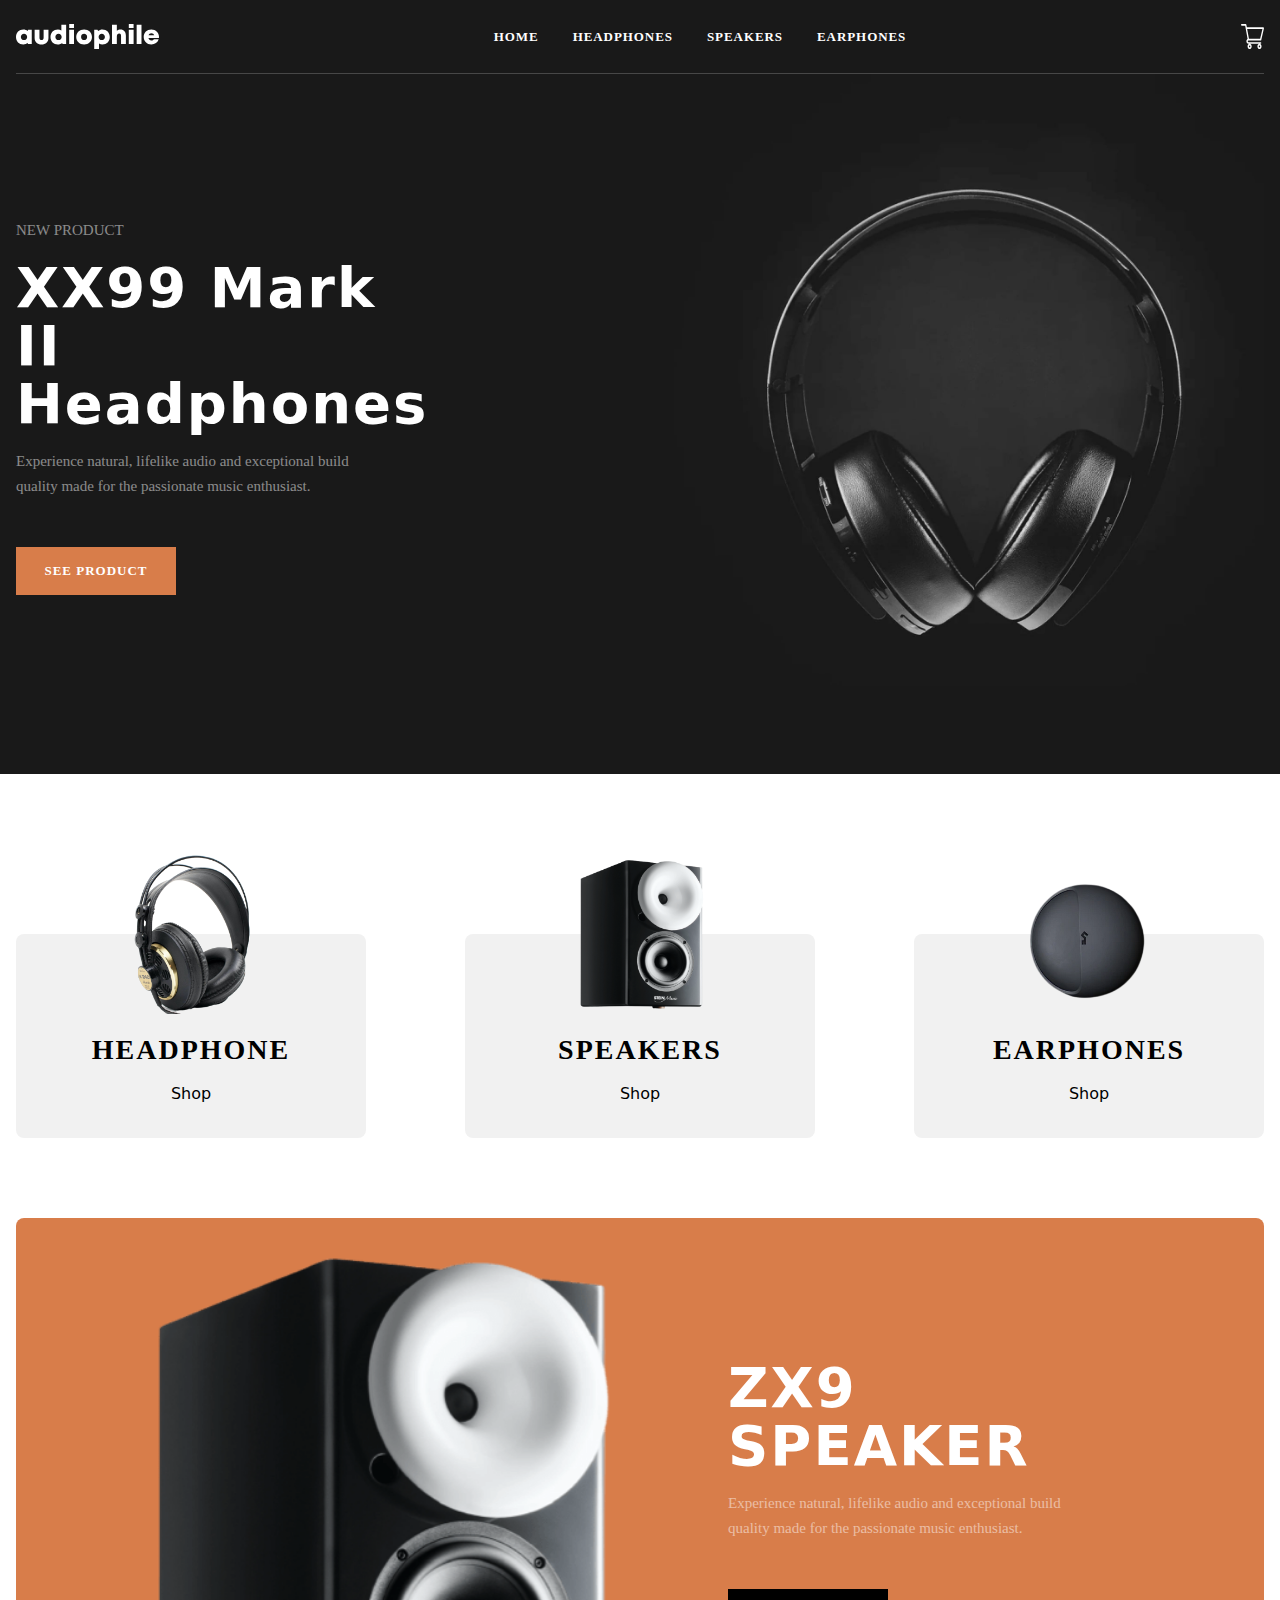
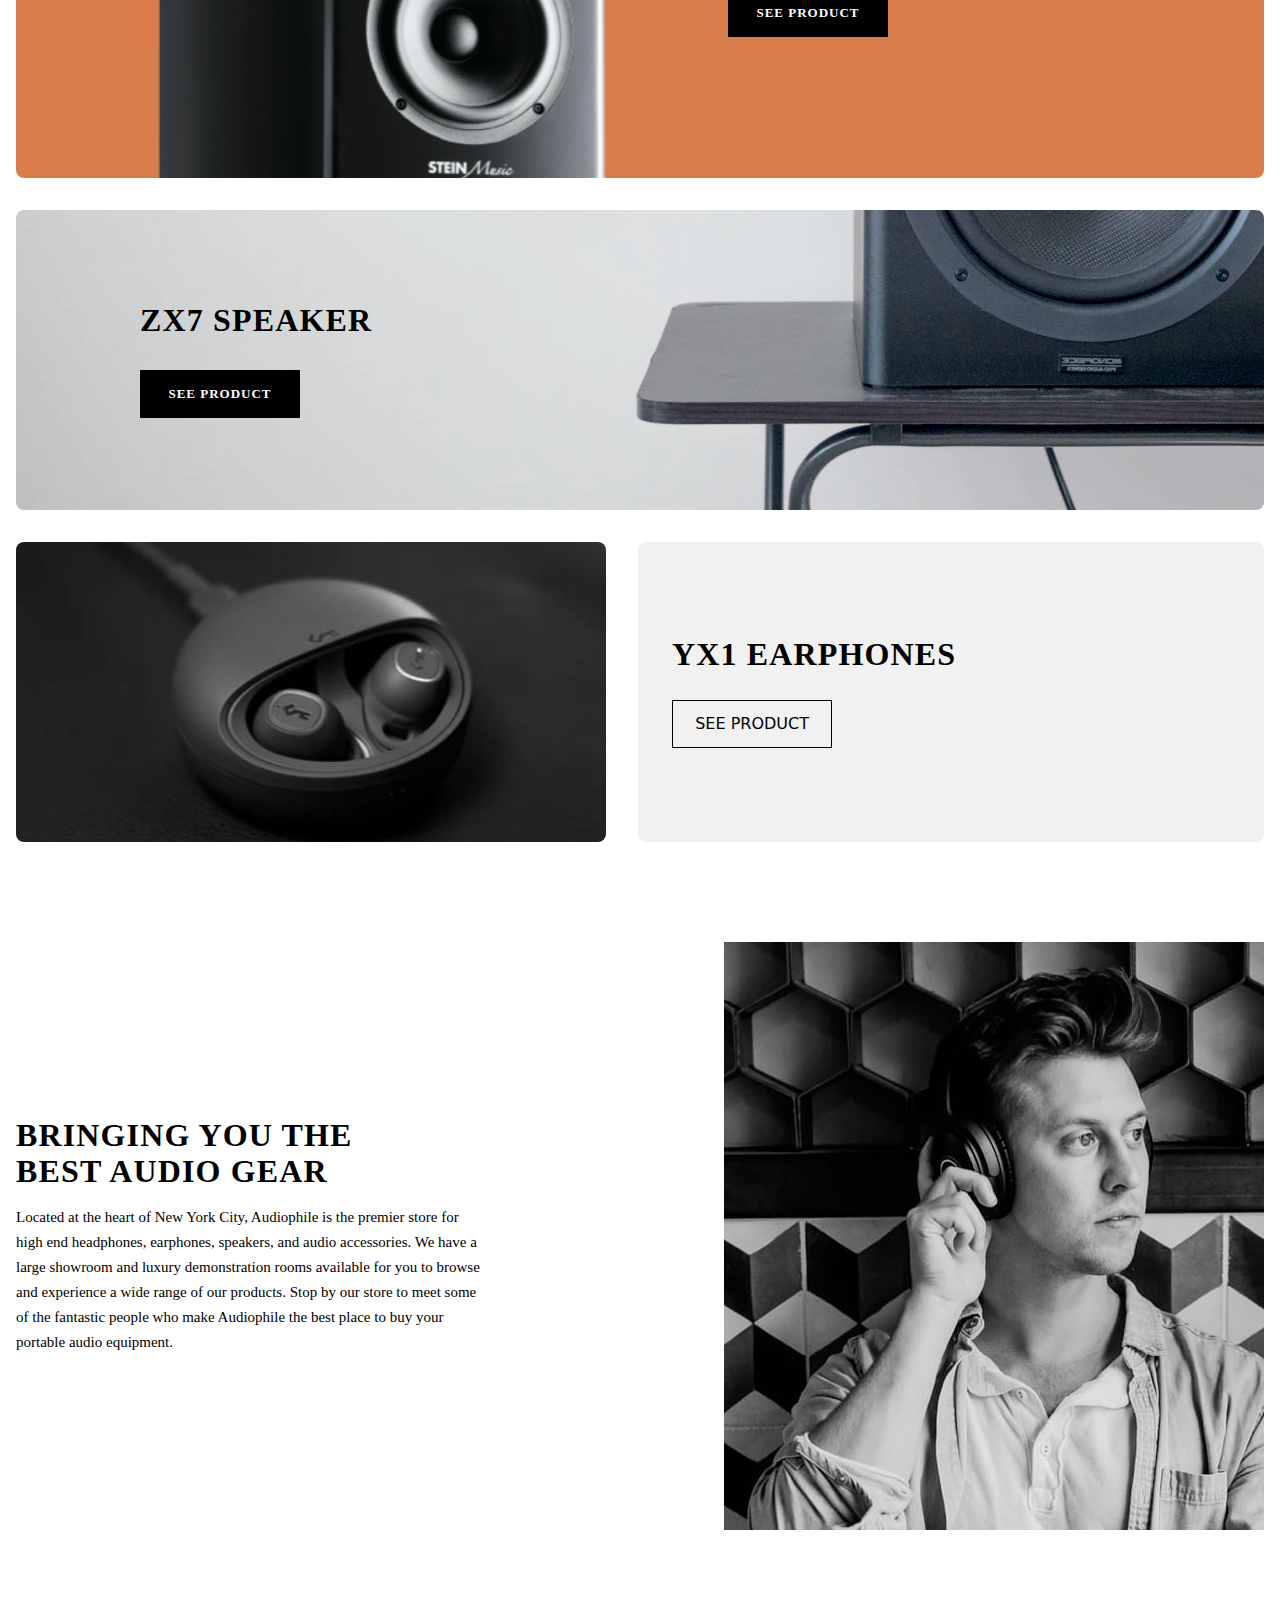
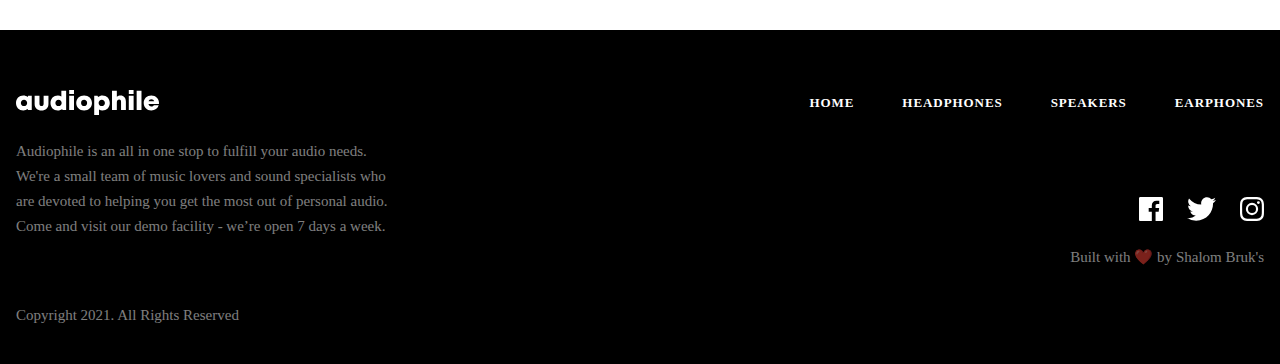
==== index.html @ ff126989 "first commit" ====
<!DOCTYPE html>
<html lang="en">
<head>
    <meta charset="UTF-8">
    <meta name="viewport" content="width=device-width, initial-scale=1.0">
    <link rel="icon" type="image/svg+xml" href="./public/favicon.svg">
    <link rel="stylesheet" href="./style.css">
    <title>Home</title>
</head>
<body>
    <div class="hero-wrapper">
        <div class="container">
            <nav class="top-nav">

                <a href="/">
                    <img src="/public/assets/shared/desktop/logo.svg" alt="logo" loading="lazy">
                </a>
                <div class="nav-links hidden lg:flex">
                   
                    <a href="/">
                        <p class="subTitle">Home</p>
                    </a>
                    <a href="./headphones.html">
                        <p class="subTitle">Headphones</p>
                    </a>
                    <a href="./speakers.html">
                        <p class="subTitle">Speakers</p>
                    </a>
                    <a href="./earphones.html">
                        <p class="subTitle">Earphones</p>
                    </a>
                </div>
                <img src="./public/assets/shared/desktop/icon-cart.svg" alt="cart-icon" alt="logo" id="cart-icon" loading="lazy" decoding="async">
            </nav>
            <div class="nav-links lg:hidden flex justify-center flex-wrap text-white pt-6 pb-6">
                <a href="/">
                    <p class="subTitle">Home</p>
                </a>
                <a href="./headphones.html">
                    <p class="subTitle">Headphones</p>
                </a>
                <a href="./speakers.html">
                    <p class="subTitle">Speakers</p>
                </a>
                <a href="./earphones.html">
                    <p class="subTitle">Earphones</p>
                </a>
            </div>
            <div class="modal none " id="cart" >
                <div class="cart-wrapper">
                    <div class="flex justify-between items-center mb-6">
                        <h6 class="undefine">CART (3)</h6>
                        <button class="undefine undefined">Remove all</button>
                    </div>
                    <div class="flex justify-between items-center mt-4 mb-4">
                        <div class="flex gap-4 items-center">
                            <img src="./public/assets/product-xx59-headphones/desktop/image-category-page-preview.jpg" alt="XX59" class="w-55">
                            <div class="flex flex-col gap-05">
                                <p class="subTitle undefined">XX59</p>
                                <p class="night undefined">$ 899</p>
                            </div>
                        </div>
                        <input type="number" class="counter-sm" value="1" title="number">

                    </div>
                    <div class="flex justify-between items-center mt-4 mb-4">
                        <div class="flex gap-4 items-center">
                            <img src="./public/assets/product-xx99-mark-one-headphones/desktop/image-category-page-preview.jpg" alt="XX59" class="w-55">
                            <div class="flex flex-col gap-05">
                                <p class="subTitle undefined">XX99 MK II</p>
                                <p class="night undefined">$ 2,999</p>
                            </div>
                        </div>
                        <input type="number" class="counter-sm" value="1" title="number">

                    </div>
                    <div class="flex justify-between items-center mt-4 mb-4">
                        <div class="flex gap-4 items-center">
                            <img src="./public/assets/product-yx1-earphones/desktop/image-category-page-preview.jpg" alt="XX59" class="w-55">
                            <div class="flex flex-col gap-05">
                                <p class="subTitle undefined">YX1</p>
                                <p class="night undefined">$ 599</p>
                            </div>
                        </div>
                        <input type="number" class="counter-sm" value="1" title="number">

                    </div>
                    <div class="flex justify-between items-center mt-6 mb-6">
                        <h6 class="undefined">TOTAL</h6>
                        <h6 class="undefined">$ 5,396</h6>
                    </div>
                    <a href="/checkout">
                        <button class="check-btn undefined">CHECKOUT</button>
                    </a>
                </div>
            </div>
            <div class="hero flex justify-center lg:justify-start pt-36">
                <div class="flex flex-col items-center lg:items-start gap-4">
                   <p class="body">NEW PRODUCT</p> 
                   <div class="w-396">
                    <h1 class="text-center lg:text-left heading">
                        XX99 Mark II Headphones
                    </h1>
                    
                   </div>
                   <div class="w-349">
                    <p class="body text-center lg:text-left">
                         Experience natural, lifelike audio and exceptional build quality
                         made for the passionate music enthusiast.

                    </p>
                  
                   </div>
                   <a href="/">
                    <button class="primary mt-8"> SEE PRODUCT</button>
                   </a>

                </div>
            </div>
    
        </div>
    </div>
    <div class="container flex flex-wrap justify-center xl:justify-between gap-8 featured-products-section">
        <div class="product-card" style="--width: 122.947px; --height: 160px;">
            <img src="/public/assets/exported/headphone.png" alt="headphone" class="item-image">
            <h4 class="undefined"> HEADPHONE</h4>
            <a href="/">
                <button class="undefined">
                    Shop
                </button>
            </a>
        </div>
        <div class="product-card" style="--width: 122.947px; --height: 160px;">
            <img src="/public/assets/exported/speaker.png" alt="headphone" class="item-image">
            <h4 class="undefined"> SPEAKERS</h4>
            <a href="/">
                <button class="undefined">
                    Shop
                </button>
            </a>
        </div>

        <div class="product-card" style="--width: 122.947px; --height: 160px;">
            <img src="/public/assets/exported/earphone.png" alt="headphone" class="item-image">
            <h4 class="undefined"> EARPHONES</h4>
            <a href="/">
                <button class="undefined">
                    Shop
                </button>
            </a>
        </div>
    </div>
    <div class="container">
        <div class="product-spotlight-area">
            <div class="product-spotlight-1">
                
                    <div class="flex justify-center">
                        <img src="./public/assets/home/tablet/image-speaker-zx9.png" alt="headphone" class="product-spotlight-1-img" width="456" height="548" loading="lazy">
                    </div>
                    <div class="flex flex-col gap-4 items-center lg:items-start">
                        <div class="w-[396px]">
                            <h1 class="text-center lg:text-left heading">
                                ZX9 SPEAKER
                            </h1>
                           </div>
                           <div class="w-349">
                            <p class="body text-center lg:text-left">
                                 Experience natural, lifelike audio and exceptional build quality
                                 made for the passionate music enthusiast.
        
                            </p>
                          
                           </div>
                           <a href="/">
                            <button class="secondary-inverted mt-8" style="--width: 10rem;"> SEE PRODUCT</button>
                           </a>
                    </div>
            </div>
            <div class="product-spotlight-2">
                <div class="flex flex-col">
                    <h3 class="undefined">
                        ZX7 SPEAKER
                    </h3>
                    <a href="/">
                        <button class="secondary-inverted mt-8" style="--width: 10rem;"> SEE PRODUCT</button>
                       </a>
                </div>
            </div>
            <div class="product-spotlight-3">
                <div class="earphone-image"></div>
                <div class="flex flex-col">
                    <h3 class="undefined">YX1 EARPHONES</h3>
                    <a href="/">
                        <button class="secondary mt-7" style="--width: 10rem;"> SEE PRODUCT</button>
                       </a>
                </div>
            </div>
        </div>
    </div>
    <div class="container flex flex-col-reverse justify-center lg:flex-row items-center lg:items-left justify-between outro">
        <div class="w-full flex flex-col justify-center gap-4">
            <div class="w-full lg:w-396">
                <h3 class="text-center lg:text-left">
                    BRINGING YOU THE BEST AUDIO GEAR
                </h3>
            </div>
            <div class="w-full lg:w-4/6">
                <p class=" text-center lg:text-left night">      
                    Located at the heart of New York City, Audiophile is the premier store
                    for high end headphones, earphones, speakers, and audio accessories. We
                    have a large showroom and luxury demonstration rooms available for you
                    to browse and experience a wide range of our products. Stop by our store
                    to meet some of the fantastic people who make Audiophile the best place
                    to buy your portable audio equipment.
                </p>
            </div>
        </div>
        <img src="./public/assets/shared/desktop/image-best-gear.jpg" alt="best-gear" class="mb-16 lg:mb-0">
    </div>
    <footer class="footer">
        <nav class="container flex flex-col lg:flex-row items-center lg:justify-between gap-8">
            <img src="/public/assets/shared/desktop/logo.svg" alt="">
            <div class="flex nav-links gap-8 lg:gap-12 flex-col lg:flex-row items-center lg:items-start mt-4 mb-4 lg:mt-0 lg:mb-0">
                <a href="/">
                    <p class="subTitle">Home</p>
                </a>
                <a href="/">
                    <p class="subTitle">Headphones</p>
                </a>
                <a href="/">
                    <p class="subTitle">Speakers</p>
                </a>
                <a href="/">
                    <p class="subTitle">Earphones</p>
                </a>
            </div>
        </nav>
        <div class="container flex flex-col lg:flex-row lg:justify-between">
            <div class="w-full lg:w-540 flex flex-col gap-16">
                <p class="body text-center lg:text-left">
                    Audiophile is an all in one stop to fulfill your audio needs. We're a
                            small team of music lovers and sound specialists who are devoted to
                            helping you get the most out of personal audio. Come and visit our demo
                            facility - we’re open 7 days a week.
                    </p>
                <p class="body text-center lg:text-left">
                    Copyright 2021. All Rights Reserved</p>
            </div>
            <div class="w-full flex flex-col items-center lg:items-end gap-6 social-icons justify-center mt-8 lg:mt-0">
            <div class="flex gap-6">
                <img src="./public/assets/shared/desktop/icon-facebook.svg" alt="facebook-icon">
                <img src="./public/assets/shared/desktop/icon-twitter.svg" alt="facebook-icon">
                <img src="./public/assets/shared/desktop/icon-instagram.svg" alt="facebook-icon">
            </div>
            <div>
                <p class="body undefined">
                    Built with ❤️ by
                    <a href="https://www.linkedin.com/in/shalomspage/" data-astro-cid-ioeiary4="">Shalom Bruk's</a>
                </p>
            </div>

            </div>
        </div>
    </footer>
    <script src="./script.js"></script>
</body>
</html>
---- style.css ----
:root{
    --primary: #d87d4a;
    --dark: #101010;
    --evening: #0e0e0e;
    --night: #000;
    --gray: #f1f1f1;
    --off-white: #fafafa;
    --dim-white: rgb(255, 255, 255, .5);
    --primary-light: #fbaf85;
    --background-color: #191919;
    --white:#fff;
    --background: #f1f1f1;
    --tw-text-opacity: 1;

    /* Item-height-width */
    --width: 324px;
    --height: 295px;
}
*, 
*::before, *::after{
    margin: 0;
    padding: 0;
    box-sizing: border-box;
}
body {
    font-family: ui-sans-serif, system-ui, -apple-system, BlinkMacSystemFont, Segoe UI, Roboto, 'Helvetica Neue', Arial, 'Noto Sans', sans-serif, "Apple Color Emoji", "Segoe UI Emoji", 'Segoe UI Symbol', "Noto Color Emoji";
}

h1, h2, h3, h4, h5, h6 {
    font-size: inherit;
    font-weight: inherit;
}
html {
    line-height: 1.5;
    -moz-tab-size: 4;
    -o-tab-size: 4;
    tab-size: 4;
    font-family: ui-sans-serif, system-ui, -apple-system, BlinkMacSystemFont, Segoe UI, Roboto, Helvetica Neue, Arial, Noto Sans, sans-serif, "Apple Color Emoji", "Segoe UI Emoji", Segoe UI Symbol, "Noto Color Emoji";
    font-feature-settings: normal;
    font-variation-settings: normal;
}

a{
    color: inherit;
    text-decoration: inherit;
}
h1{
    font-size: 3.5rem;
    font-style: normal;
    font-weight: 700;
    line-height: 3.625rem;
    letter-spacing: .125rem;
}
h3{
   font-family: Manrope;
   font-size: 2rem;
   font-style: normal;
   font-weight: 700;
   line-height: 2.25rem;
   letter-spacing: .07144rem;
}
h4{
    font-family: Manrope;
    font-size: 1.75rem;
    font-style: normal;
    font-weight: 700;
    line-height: normal;
    letter-spacing: .125rem;
}

h6 {
    font-family: Manrope;
    font-size: 1.125rem;
    font-style: normal;
    font-weight: 700;
    line-height: normal;
    letter-spacing: .08038rem;
}

img, svg, video, canvas, audio, iframe, embed, object {
    display: block;
    
}
img, video {
    max-width: 100%;
    height: auto;
}
button {
    outline: none;
    border: none;
    background: transparent;
}
button, [role=button] {
    cursor: pointer;
}
button, [type=button], [type=reset], [type=submit] {
    background-color: transparent;
    background-image: none;
}
button, select {
    text-transform: none;
}
button, input, optgroup, select, textarea {
    font-family: inherit;
    font-feature-settings: inherit;
    font-variation-settings: inherit;
    font-size: 100%;
    font-weight: inherit;
    line-height: inherit;
    color: inherit;
    margin: 0;
    padding: 0;
}
/*p{
    display: block;
    margin-block-start: 1em;
    margin-block-end: 1em;
    margin-inline-start: 0px;
    margin-inline-end: 0px;
    unicode-bidi: isolate;
}
*/
.flex{
    display: flex;
}
.flex-wrap{
    flex-wrap: wrap;
}

.justify-center{
    justify-content: center;
}
.justify-between{
    justify-content: space-between;
}
.pt-36{
    padding-top: 9rem;
}
.mt-7{
    margin-top: 1.75rem;
}
.mt-4{
    margin-top: 1rem;
}
.mt-8{
    margin-top: 2rem;
}
.mt-16{
    margin-top: 32px;
}
.mt-6{
    margin-top: 1.5rem;
}
.mb-4{
    margin-top: 1rem;
}
.mb-6{
    margin-bottom: 1.5rem;
}
.mb-16{
    margin-bottom: 4rem;
}
.mb-36{
    margin-bottom: 9rem;
}
.text-center{
    text-align: center;
}
.w-349{
    width: 349px;
}
.w-396{
    width: 396px;
}
.w-\[396px\]{
    width: 396px;
}
.w-55{
    width: 55px;
    border-radius: 8px;
}
.gap-05{
    gap:.125rem;
}
.gap-4{
    gap: 1rem;
}
.gap-6{
    gap: 1.5rem;
}
.gap-8{
    gap: 2rem;
}
.gap-16{
    gap: 4rem;
}
.items-center{
    align-items: center;
}
.flex-col{
    flex-direction: column;
}
.flex-col-reverse{
    flex-direction: column-reverse;
}
.w-full{
    width: 100%;
}
.full{
    width: 100%;
}
.p-cl{
    color: var(--primary);
}
.pt-6{
    padding-top: 1.5rem;
}
.pt-6{
    padding-top: 1.5rem;
}


.hero-wrapper{
    background-color: var(--background-color);
}

.container{
    width: 100%;
    margin: auto;
    padding: 0 16px;
}
.containter{
    width: 100%;
}
.top-nav{
    color: var(--white);
    padding: 24px 0;
    display: flex;
    justify-content: space-between;
    border-bottom: 1px solid rgba(255, 255, 255, .2);
    position: relative;
    z-index: 3;
}
.hidden{
    display: none;
}
.none{
    display: none;
}
#cart-icon {
    cursor: pointer;
}

.modal{
    position: fixed;
    inset: 0;
    background: rgba(0, 0, 0, .4);
    z-index: 2;
    
}
.cart-wrapper {
    width: 100%;
    border-radius: 8px;
    background: #fff;
    position: absolute;
    top: 90px;
    right: 0;
    padding: 16px;
}
.counter-sm{
    width: 100px;
    height: 36px;
    background: var(--gray);
    border: 1px solid var(--gray);
    padding: 0 14px;
}

.nav-links{
    text-transform: uppercase;
    gap: 34px;
}
.text-white{
    color: var(--off-white);

}

.subTitle{
    font-family: Manrope;
    font-size: .8125rem;
    font-style: normal;
    font-weight: 700;
    line-height: 1.5625rem;
    letter-spacing: .05806rem;
}
.hero{
    background-image: url(./public/assets/home/tablet/image-header.jpg);
    min-height: 700px;
    background-size: contain;
    background-repeat: no-repeat;
}
.body{
    font-family: Manrope;
    font-size: .9375rem;
    font-weight: normal;
    font-weight: 500;
    line-height: 1.5625rem;
    color: var(--dim-white);
}
.night{
    font-family: Manrope;
    font-size: .9375rem;
    font-weight: normal;
    font-weight: 500;
    line-height: 1.5625rem;
    color: var(--night);
}
.primary{
    width: 10rem;
    height: 3rem;
    background: var(--primary);
    color: var(--white);
}
.primary, .secondary-inverted{
    font-family: Manrope;
    font-size: .8125rem;
    font-style: normal;
    font-weight: 700;
    line-height: normal;
    letter-spacing: .0625rem;
    cursor: pointer;
    display: flex;
    justify-content: center;
    align-items: center;
    gap: 12px;
}
.check-btn {
    background: var(--primary);
    color: var(--white);
    font-family: Manrope;
    height: 3rem;
    width: 100%;
    font-size: .8125rem;
    font-style: normal;
    font-weight: 700;
    line-height: normal;
    letter-spacing: .0625rem;
    cursor: pointer;
    display: flex;
    justify-content: center;
    align-items: center;
    gap: 12px;
}

.heading{
    color: var(--white);
}

/* Featured */
.featured-products-section{
    margin-top: 60px;
    margin-bottom: 80px;
}
.product-card{
    width: 350px;
    height: 204px;
    flex-shrink: 0;
    border-radius: 8px;
    background: var(--background);
    display: flex;
    flex-direction: column;
    align-items: center;
    gap: 16px;
    position: relative;
    padding-top: 100px;
    margin-top: 100px;
}
.item-image{
    width: auto;
    height: var(--height);
    position: absolute;
    top: -80px;
}
/* Products area */
.product-spotlight-area{
    display: flex;
    flex-direction: column;
    gap: 24px;
}
.product-spotlight-1{
    width: 100%;
    height: auto;
    border-radius: 8px;
    background: var(--primary);
    display: block;
    overflow: hidden;
    padding: 64px 24px;
}
/*.product-spotlight-1-img{
    position: static;
    width: 172.248px;
    height: 207px;
    margin-bottom: 24px;
}*/
.product-spotlight-1-img {
    position: relative;
    bottom: -35px;
    margin-bottom: 0;
}
.secondary-inverted{
    width: var(--width);
    height: 3rem;
    flex-shrink: 0;
    border: 1px solid var(--night);
    color: var(--white);
    background-color: var(--night);
}

.product-spotlight-2{
    width: 100%;
    height: 300px;
    border-radius: 8px;
    background: url(./public/assets/exported/speaker-on-table-bg.png);
    background-position-y: -750px;
    background-repeat: no-repeat;
    display: flex;
    align-items: center;
    padding: 34px 124px;
    grid-column: 1/3;
}
.product-spotlight-3{
    width: 100%;
    border-radius: 8px;
    display: flex;
    flex-direction: column;
    gap: 24px;
   
}
.product-spotlight-3 div:nth-child(2) {
    background: #f1f1f1;
    padding: 34px;
    display: flex;
    flex-direction: column;
    justify-content: center;
    border-radius: 8px;
}
.product-spotlight-3 div:first-child {
    background: url(./public/assets/home/desktop/image-earphones-yx1.jpg);
    background-position: center;
    background-repeat: no-repeat;
    background-size: cover;
    border-radius: 8px;
}

.product-spotlight-3 div:first-child, .product-spotlight-3 div:nth-child(2) {
    height: 300px;
}
.product-spotlight-3 div {
    width: 100%;
}
.outro{
    margin-top: 100px;
    margin-bottom: 100px;
}
.hero-1{
    height: 250px;
    margin-bottom: 100px;
}
.product-item-row{
    display: flex;
    flex-direction: column-reverse;
    gap: 34px;
}
.secondary{
    width: var(--width);
    height: 3rem;
    flex-shrink: 0;
    border: 1px solid var(--night);
    color: var(--night);
}
.product-item-row>div {
    width: 100%;
}
/* ----Footer-Section----- */
.footer{
    background-color: var(--night);
    padding: 36px 0;
    color: var(--white);
}
.footer >nav {
    padding-top: 24px;
    padding-bottom: 24px;
    text-transform: uppercase;
}



/* Media */
@media (min-width: 640px) {
    .container {
        max-width: 640px;
    }
}
@media (min-width: 768px) {
    .container {
        max-width: 768px;
    }
}
@media screen and (max-width: 1020px) {
    .product-spotlight-1-img {
        position: static;
        width: 172.248px;
        height: 207px;
        margin-bottom: 24px;
    }
}
@media (min-width: 1024px) {
    .container {
        max-width: 1024px;
    }
}
@media (min-width: 1280px) {
    .xl\:justify-between {
        justify-content: space-between;
    }
    .container {
        max-width: 1280px;
    } 

}
@media (min-width: 1536px) {
    .container {
        max-width: 1536px;
    }
}


@media (min-width: 1024px) {
   
    .lg\:justify-start {
        justify-content: flex-start;
    }
}




@media (min-width: 1024px) {
    .lg\:flex {
        display: flex;
    }
    .lg\:items-start{
        align-items: flex-start;
    }
    .lg\:text-left {
        text-align: left;
    }
    .lg\:flex-row {
        flex-direction: row;
    }
    .lg\:w-396 {
        width: 396px;
    }
    .lg\:w-2\/3, .lg\:w-4\/6{
        width: 66.666667%;
    }
    .lg\:mb-0 {
        margin-bottom: 0;
    }
    .lg\:justify-between {
        justify-content: space-between;
    }
    
    .lg\:gap-12{
        gap: 3rem;
    }
    .lg\:w-540{
        width: 540px;
    }
    .lg\:mt-0 {
        margin-top: 0;
    }
    .lg\:items-end {
        align-items: flex-end;
    }
    .lg\:hidden {
        display: none;
    }
  
}



/* Media Only */

@media only screen and (min-width: 1024px) {
    .hero {
        background-image: url(./public/assets/home/desktop/image-hero.jpg);
        background-position-y: 50px;
        background-position-x: 150px;
    }
    .product-spotlight-area{
        display: grid;
        grid-template-columns: 1fr 1fr;
        gap: 32px;
        margin: 64px 0;
    }
    .product-spotlight-1{
        height: 560px;
        display: flex;
        align-items: center;
        justify-content: space-evenly;
        overflow: hidden;
        grid-column: 1 / 3;
    }
    .product-spotlight-3 {
        height: 300px;
        display: flex;
        flex-direction: row;
        align-items: center;
        grid-column: 1 / 3;
        gap: 32px;
    }
    .product-item-row:nth-child(2n) {
        flex-direction: row-reverse;
    }
    .product-item-row {
        display: flex;
        align-items: center;
        flex-direction: row;
        justify-content: center;
        gap: 100px;
    }

    
}
@media only screen and (min-width: 1280px) {
    .hero{
        background-position-y: -20px;
        background-position-x: 120px;
    }
}
@media only screen and (min-width: 1536px){
    .hero{
        background-position-y: -80px;
        background-position-x: 210px;
    }
}
@media only screen and (min-width: 960px) {
    .container {
        width: 1440px;
    }
}
@media only screen and (min-width: 768px) {
    .cart-wrapper{
        width: 377px;
        right: 150px;
    }
}
/*
@media (min-width: 640px){
    .container {
        max-width: 640px;
    }
}
@media (min-width: 768px){
    .container {
        max-width: 768px;
    }
}


@media only screen and (min-width: 1024px){
    .hero{
        background-image: url(./public/assets/home/desktop/image-hero.jpg);
        background-position-y:50px;
        background-position-x:150px;
    }
    .product-spotlight-area{
        display: grid;
        grid-template-columns: 1fr 1fr;
        gap: 32px;
        margin: 64px 0;
    }
    .product-spotlight-1{
        height: 560px;
        display: flex;
        align-items: center;
        justify-content: space-evenly;
        overflow: hidden;
        grid-column: 1 / 3;
    }
    
    .product-spotlight-1-img{
        position: relative;
        bottom: -35px;
        margin-bottom: 0;
    }
    .product-spotlight-3{
        height: 300px;
        display: flex;
        flex-direction: row;
        align-items: center;
        grid-column: 1 / 3;
        gap: 32px;
    }
   
    .product-spotlight-3 div:first-child, .product-spotlight-3 div:nth-child(2) {
        height: inherit;
    }
    .product-item-row:nth-child(2n){
        flex-direction: row-reverse;
    }
    .product-item-row{
        display: flex;
        align-items: center;
        flex-direction: row;
        justify-content: center;
        gap: 100px;
    }
    .product-item-row>div {
        width: 40%;
    }
}


@media (min-width: 1024px){
    .container {
        max-width: 1024px;
    }
    .lg\:hidden{
        display: none;
    }
    
   
    .lg\:flex-row{
        flex-direction: row;
    }
    .lg\:w-396{
        width: 396px;
    }
    
    .lg\:mb-0{
        margin-bottom: 0;
    }
   
    .lg\:mt-0{
        margin-top: 0;
    }
    .lg\:justify-between{
        justify-content: space-between;
    }
    .lg\:w-540{
        width: 540px;
    }
    .lg\:items-end {
        align-items: flex-end;
    }
    .lg\:justify-start{
        justify-content: flex-start;
    }

}

@media (min-width: 1280px){
    .container{
        max-width: 1280px;
    }
  
}

@media only screen and (min-width: 1280px){
    .hero{
        background-position-y: -20px;
        background-position-x:120px;
    }
}
@media only screen and (min-width: 960px){
    .container {
        width: 1440px;
    }
}
@media only screen and (min-width: 1536px){
    .hero{
        background-position-y: -80px;
        background-position-x: 260px;
    }
}

*/
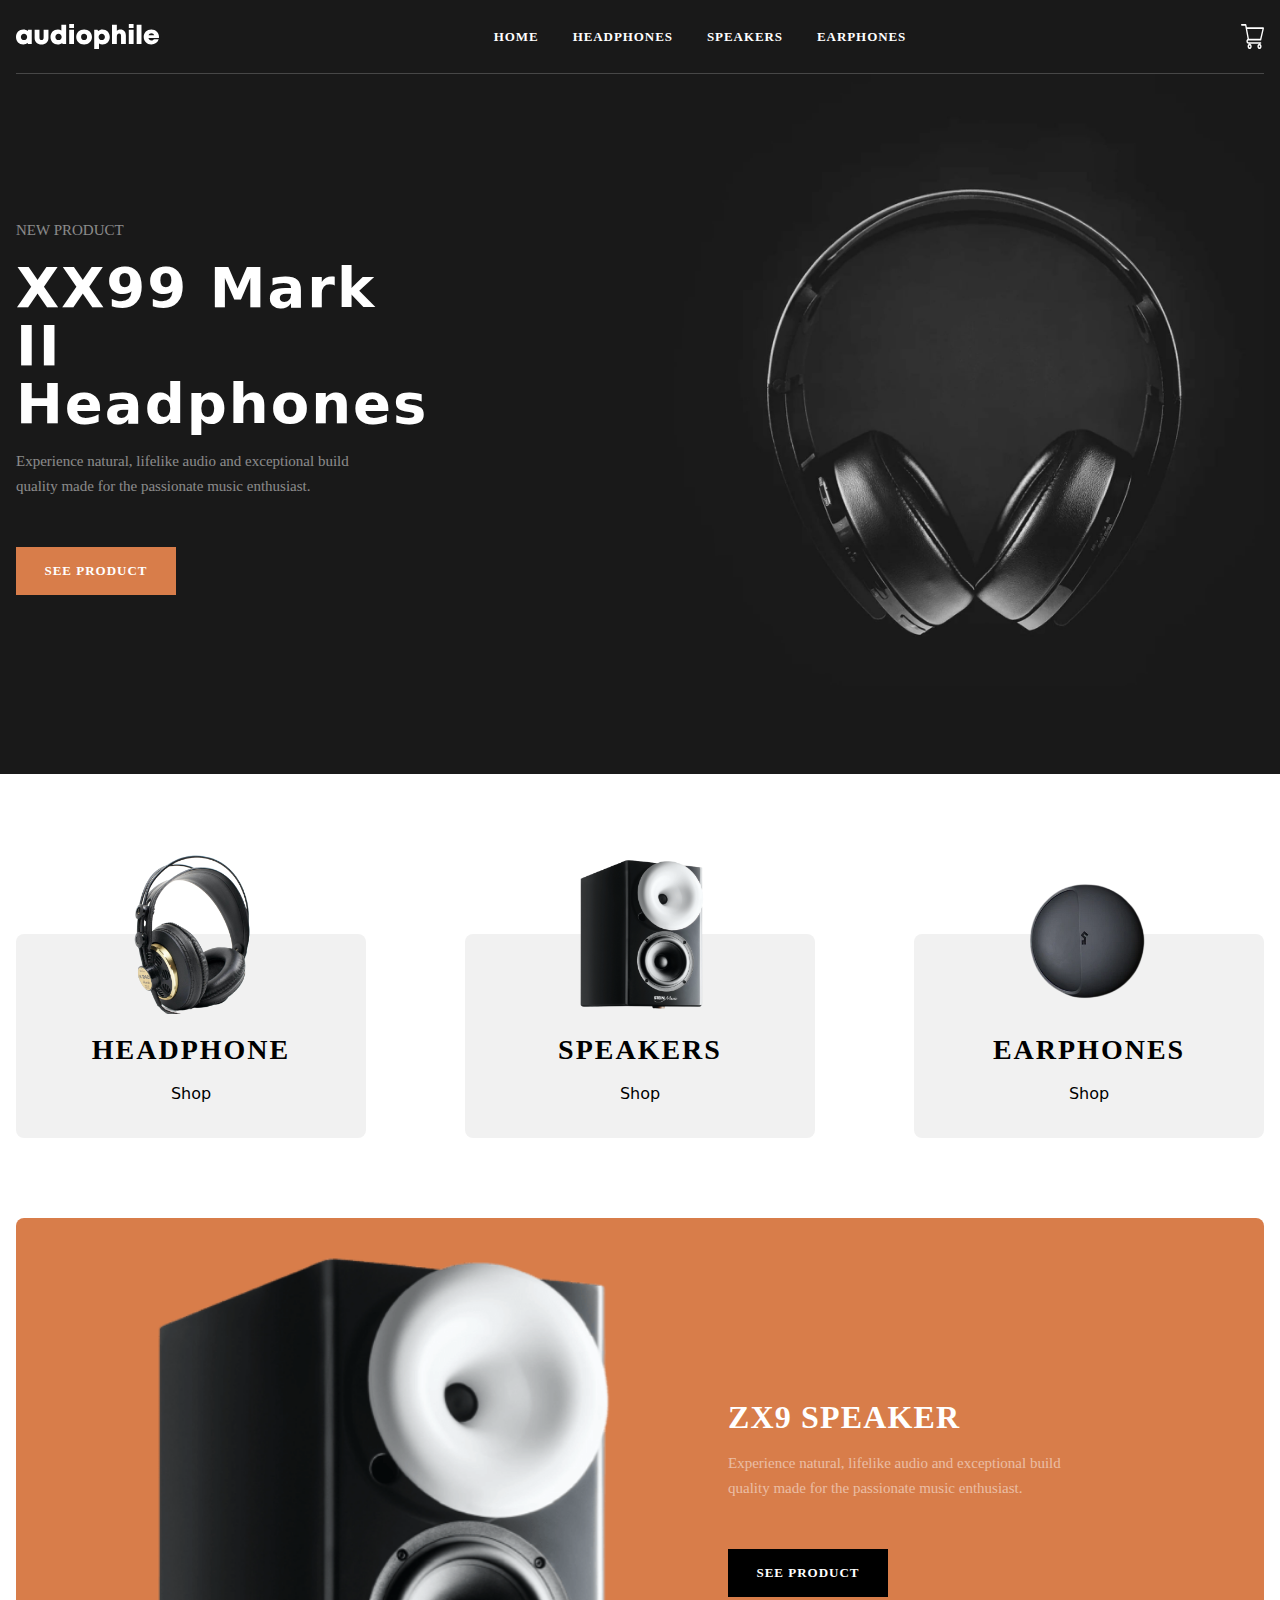
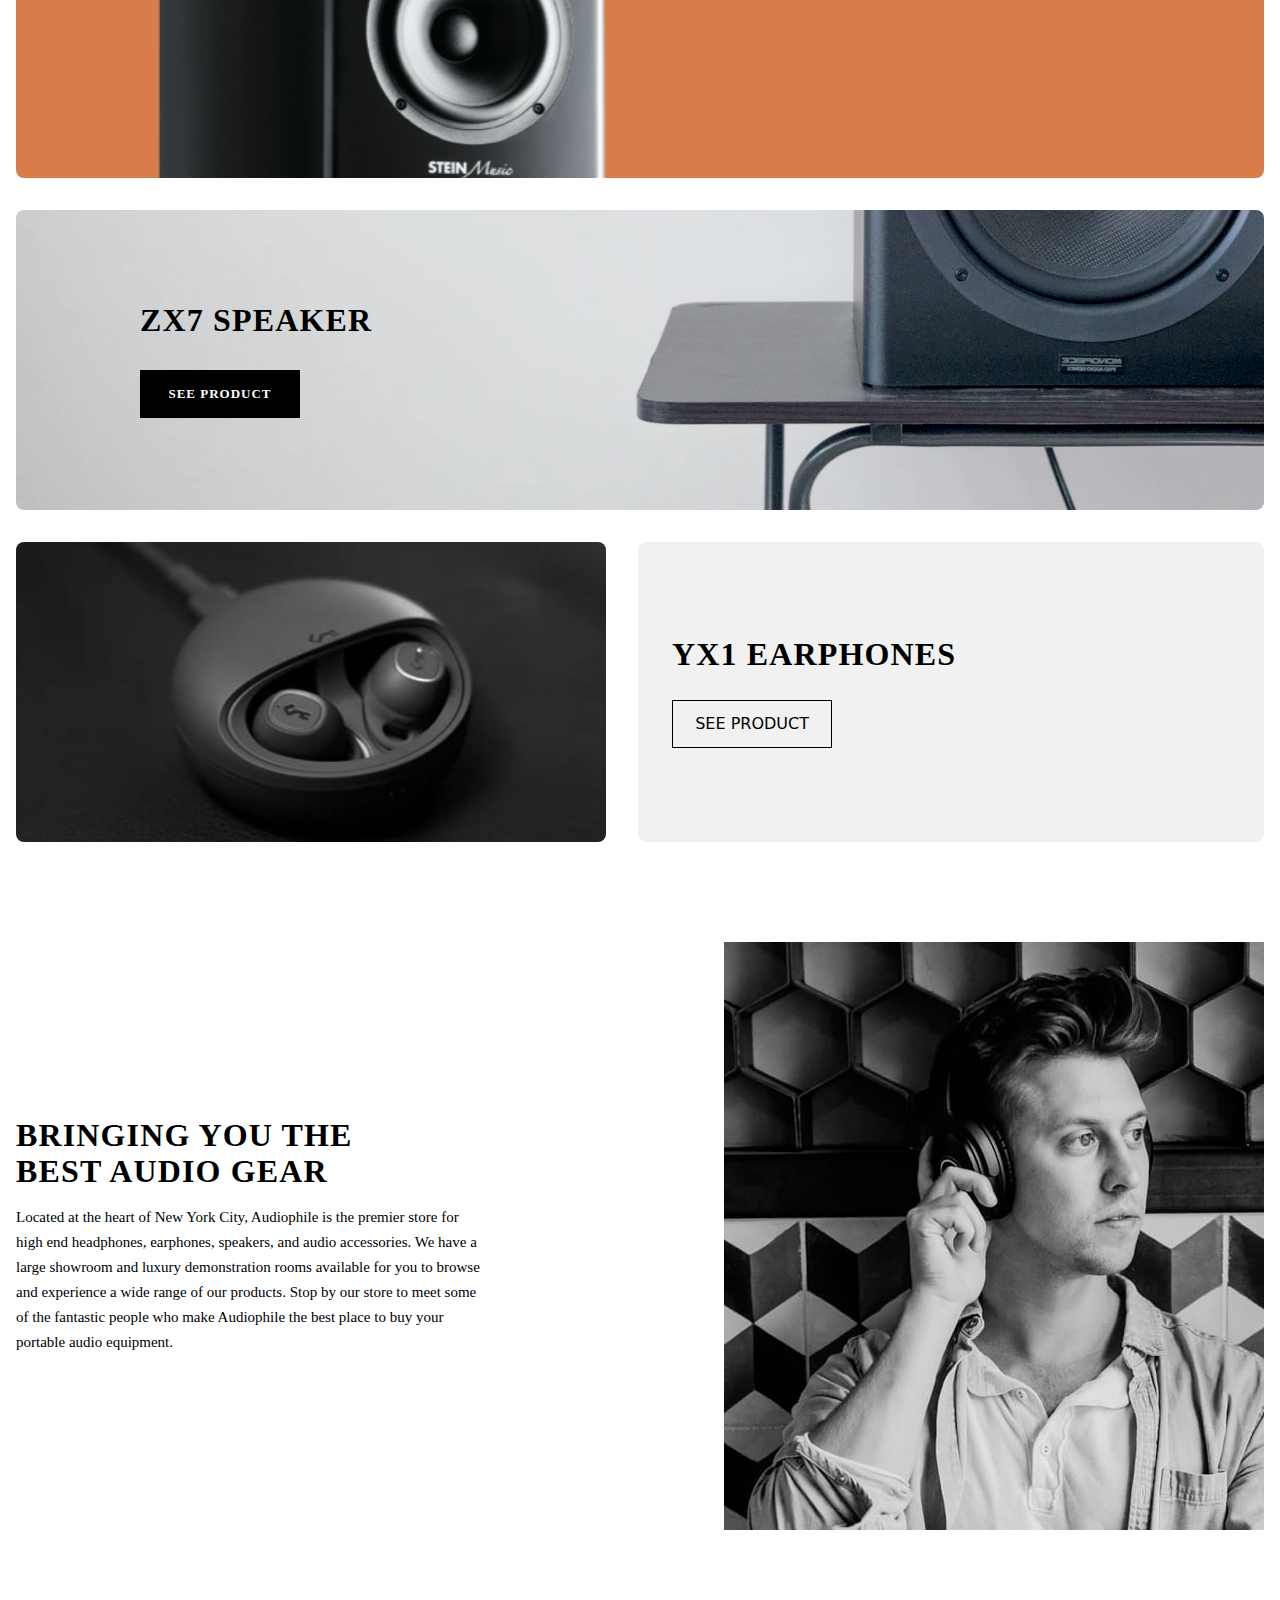
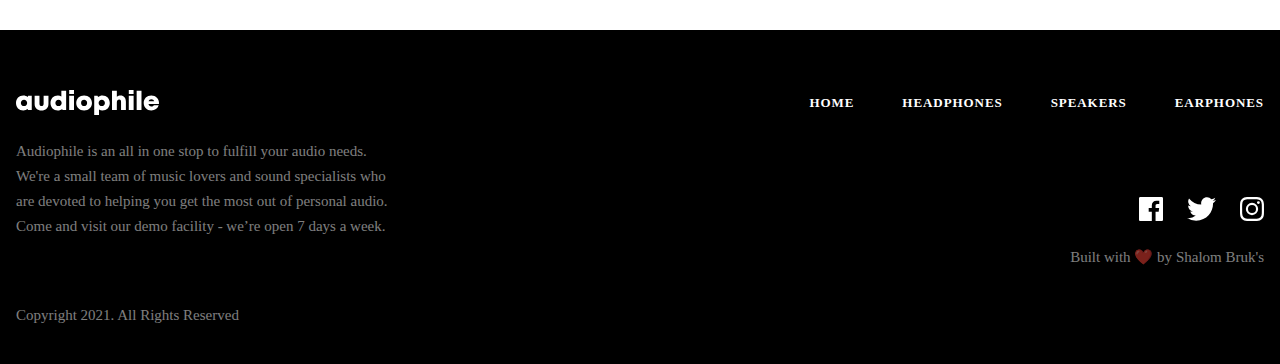
==== commit de83ba60: "update index" ====
--- a/index.html
+++ b/index.html
@@ -11,13 +11,12 @@
     <div class="hero-wrapper">
         <div class="container">
             <nav class="top-nav">
-
-                <a href="/">
-                    <img src="/public/assets/shared/desktop/logo.svg" alt="logo" loading="lazy">
+                <a href="#">
+                    <img src="./public/assets/shared/desktop/logo.svg" alt="logo" loading="lazy">
                 </a>
                 <div class="nav-links hidden lg:flex">
                    
-                    <a href="/">
+                    <a href="./index.html">
                         <p class="subTitle">Home</p>
                     </a>
                     <a href="./headphones.html">
@@ -33,7 +32,7 @@
                 <img src="./public/assets/shared/desktop/icon-cart.svg" alt="cart-icon" alt="logo" id="cart-icon" loading="lazy" decoding="async">
             </nav>
             <div class="nav-links lg:hidden flex justify-center flex-wrap text-white pt-6 pb-6">
-                <a href="/">
+                <a href="./index.html">
                     <p class="subTitle">Home</p>
                 </a>
                 <a href="./headphones.html">
@@ -122,7 +121,7 @@
     </div>
     <div class="container flex flex-wrap justify-center xl:justify-between gap-8 featured-products-section">
         <div class="product-card" style="--width: 122.947px; --height: 160px;">
-            <img src="/public/assets/exported/headphone.png" alt="headphone" class="item-image">
+            <img src="./public/assets/exported/headphone.png" alt="headphone" class="item-image">
             <h4 class="undefined"> HEADPHONE</h4>
             <a href="/">
                 <button class="undefined">
@@ -131,7 +130,7 @@
             </a>
         </div>
         <div class="product-card" style="--width: 122.947px; --height: 160px;">
-            <img src="/public/assets/exported/speaker.png" alt="headphone" class="item-image">
+            <img src="./public/assets/exported/speaker.png" alt="headphone" class="item-image">
             <h4 class="undefined"> SPEAKERS</h4>
             <a href="/">
                 <button class="undefined">
@@ -141,7 +140,7 @@
         </div>
 
         <div class="product-card" style="--width: 122.947px; --height: 160px;">
-            <img src="/public/assets/exported/earphone.png" alt="headphone" class="item-image">
+            <img src="./public/assets/exported/earphone.png" alt="headphone" class="item-image">
             <h4 class="undefined"> EARPHONES</h4>
             <a href="/">
                 <button class="undefined">
@@ -159,9 +158,9 @@
                     </div>
                     <div class="flex flex-col gap-4 items-center lg:items-start">
                         <div class="w-[396px]">
-                            <h1 class="text-center lg:text-left heading">
+                            <h3 class="text-center lg:text-left heading">
                                 ZX9 SPEAKER
-                            </h1>
+                            </h3>
                            </div>
                            <div class="w-349">
                             <p class="body text-center lg:text-left">
@@ -219,18 +218,18 @@
     </div>
     <footer class="footer">
         <nav class="container flex flex-col lg:flex-row items-center lg:justify-between gap-8">
-            <img src="/public/assets/shared/desktop/logo.svg" alt="">
+            <img src="./public/assets/shared/desktop/logo.svg" alt="">
             <div class="flex nav-links gap-8 lg:gap-12 flex-col lg:flex-row items-center lg:items-start mt-4 mb-4 lg:mt-0 lg:mb-0">
-                <a href="/">
+                <a href="./index.html">
                     <p class="subTitle">Home</p>
                 </a>
-                <a href="/">
+                <a href="./headphones.html">
                     <p class="subTitle">Headphones</p>
                 </a>
-                <a href="/">
+                <a href="./speakers.html">
                     <p class="subTitle">Speakers</p>
                 </a>
-                <a href="/">
+                <a href="./earphones.html">
                     <p class="subTitle">Earphones</p>
                 </a>
             </div>
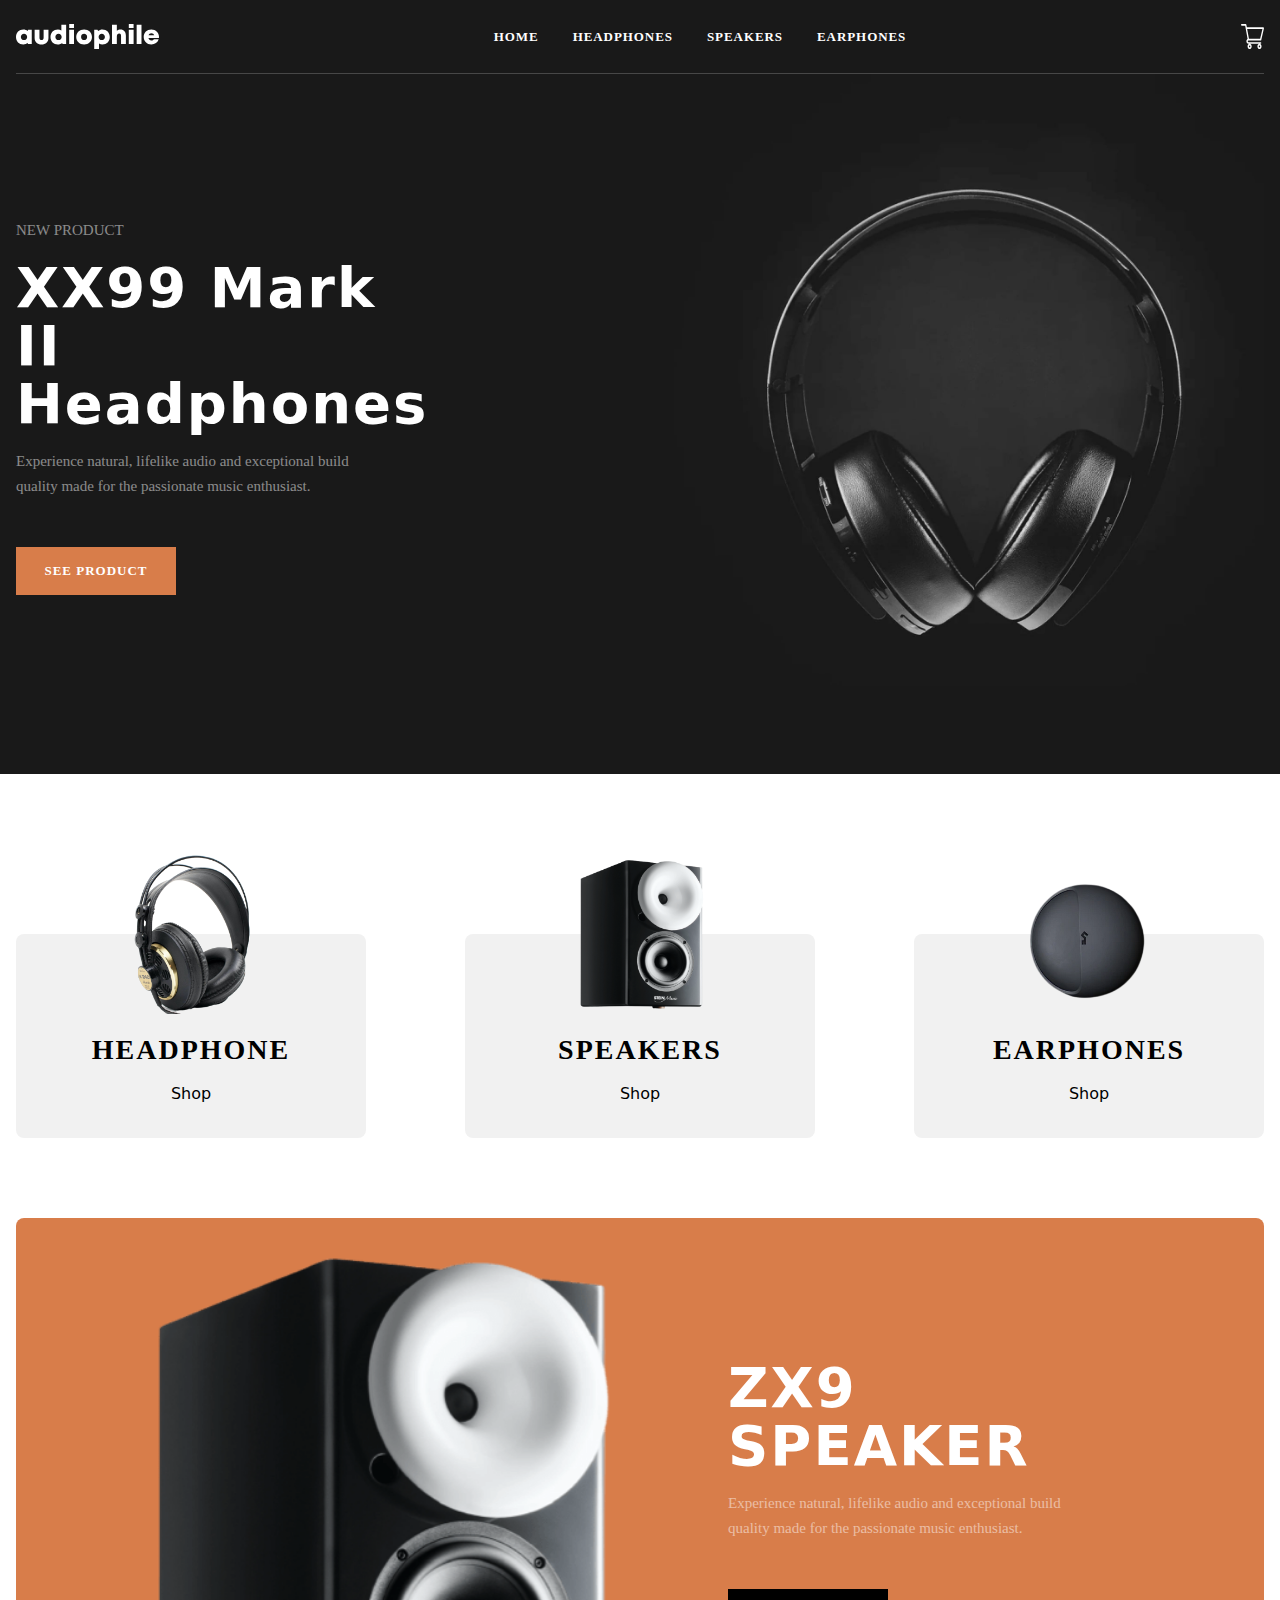
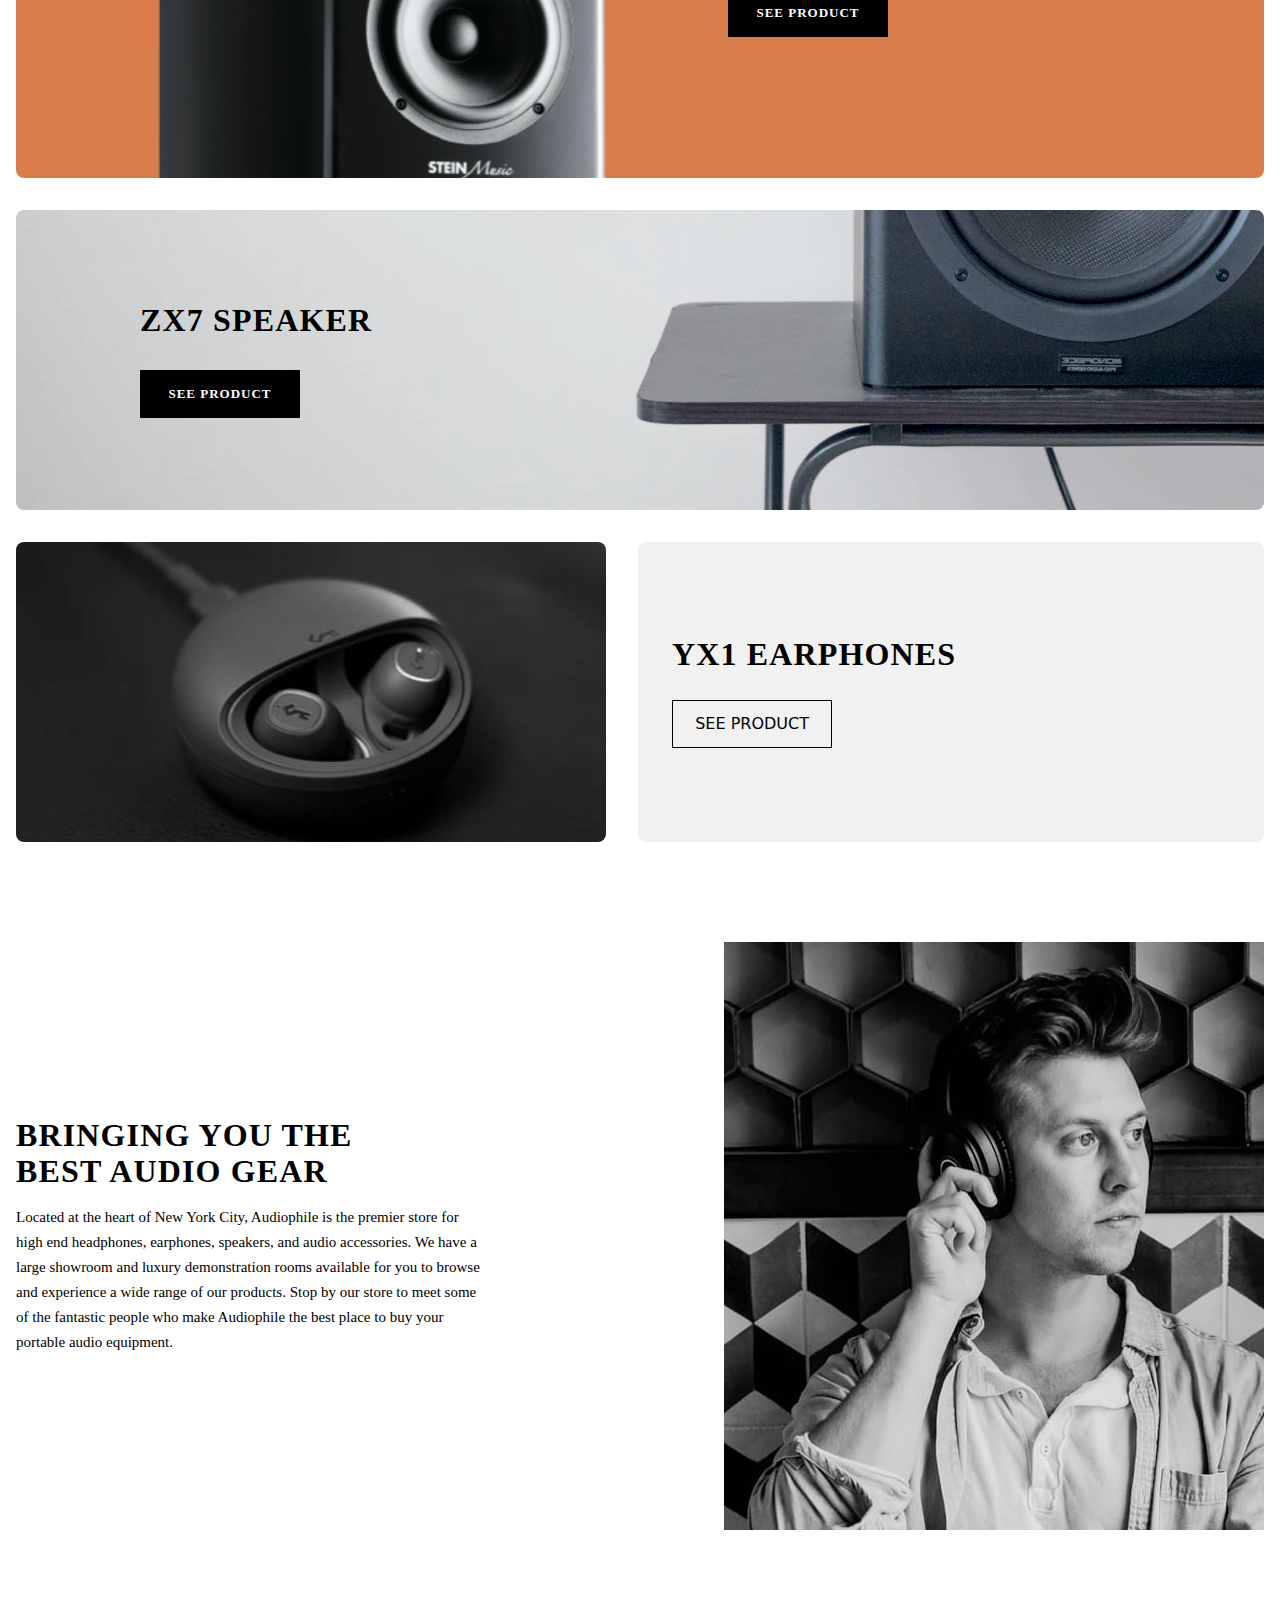
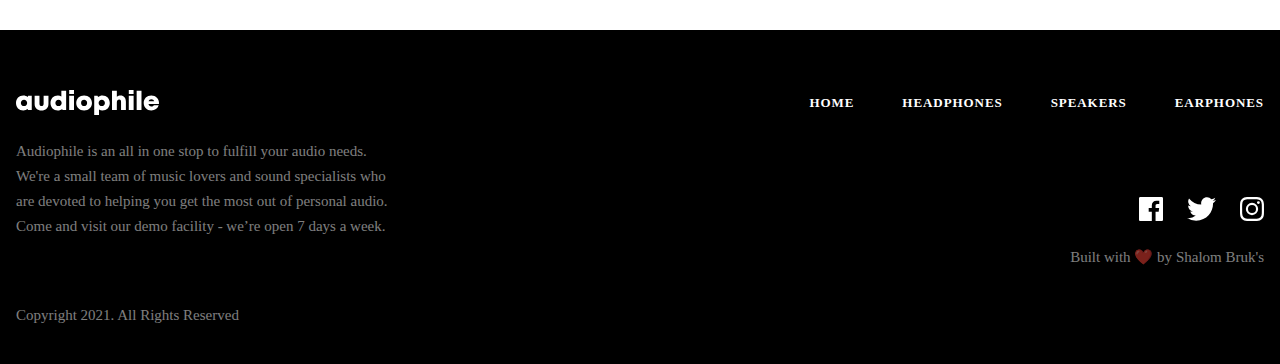
==== commit 77bfaf1a: "update" ====
--- a/index.html
+++ b/index.html
@@ -158,9 +158,9 @@
                     </div>
                     <div class="flex flex-col gap-4 items-center lg:items-start">
                         <div class="w-[396px]">
-                            <h3 class="text-center lg:text-left heading">
+                            <h1 class="text-center lg:text-left heading">
                                 ZX9 SPEAKER
-                            </h3>
+                            </h1>
                            </div>
                            <div class="w-349">
                             <p class="body text-center lg:text-left">
